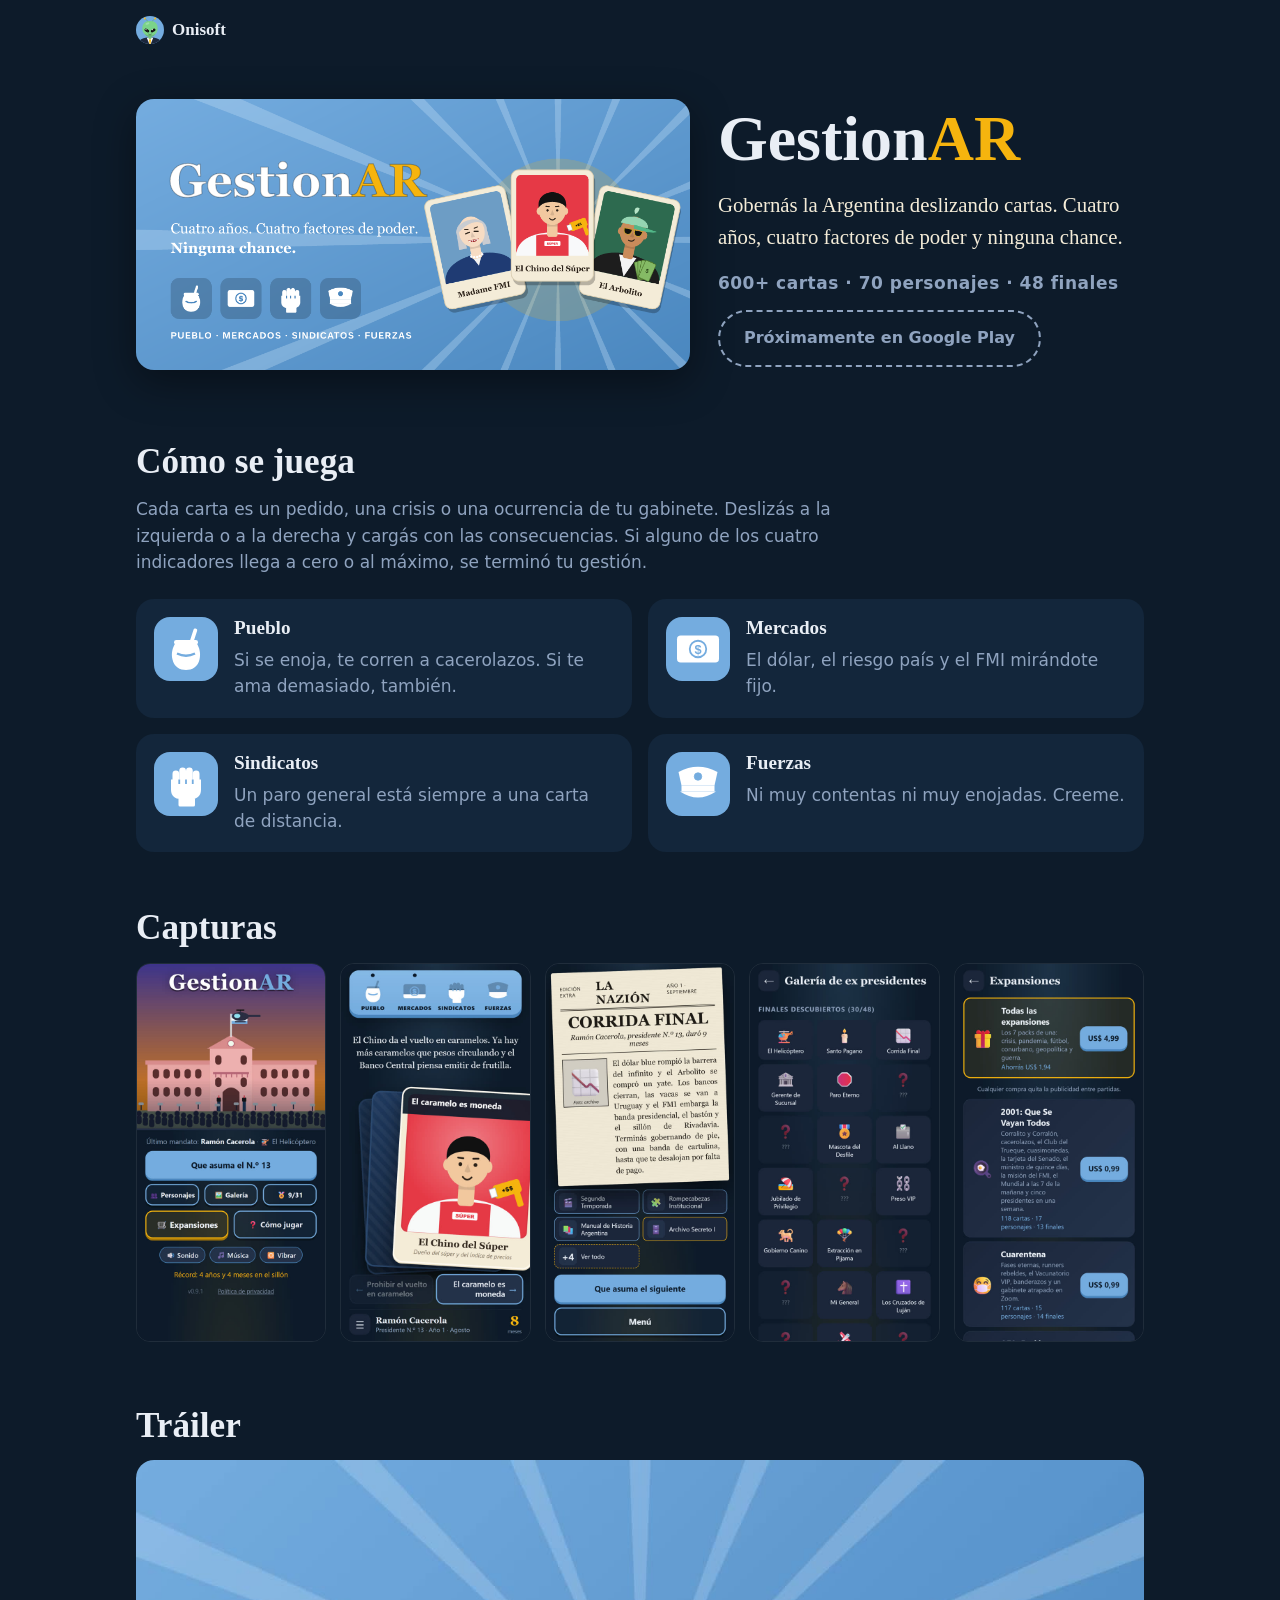
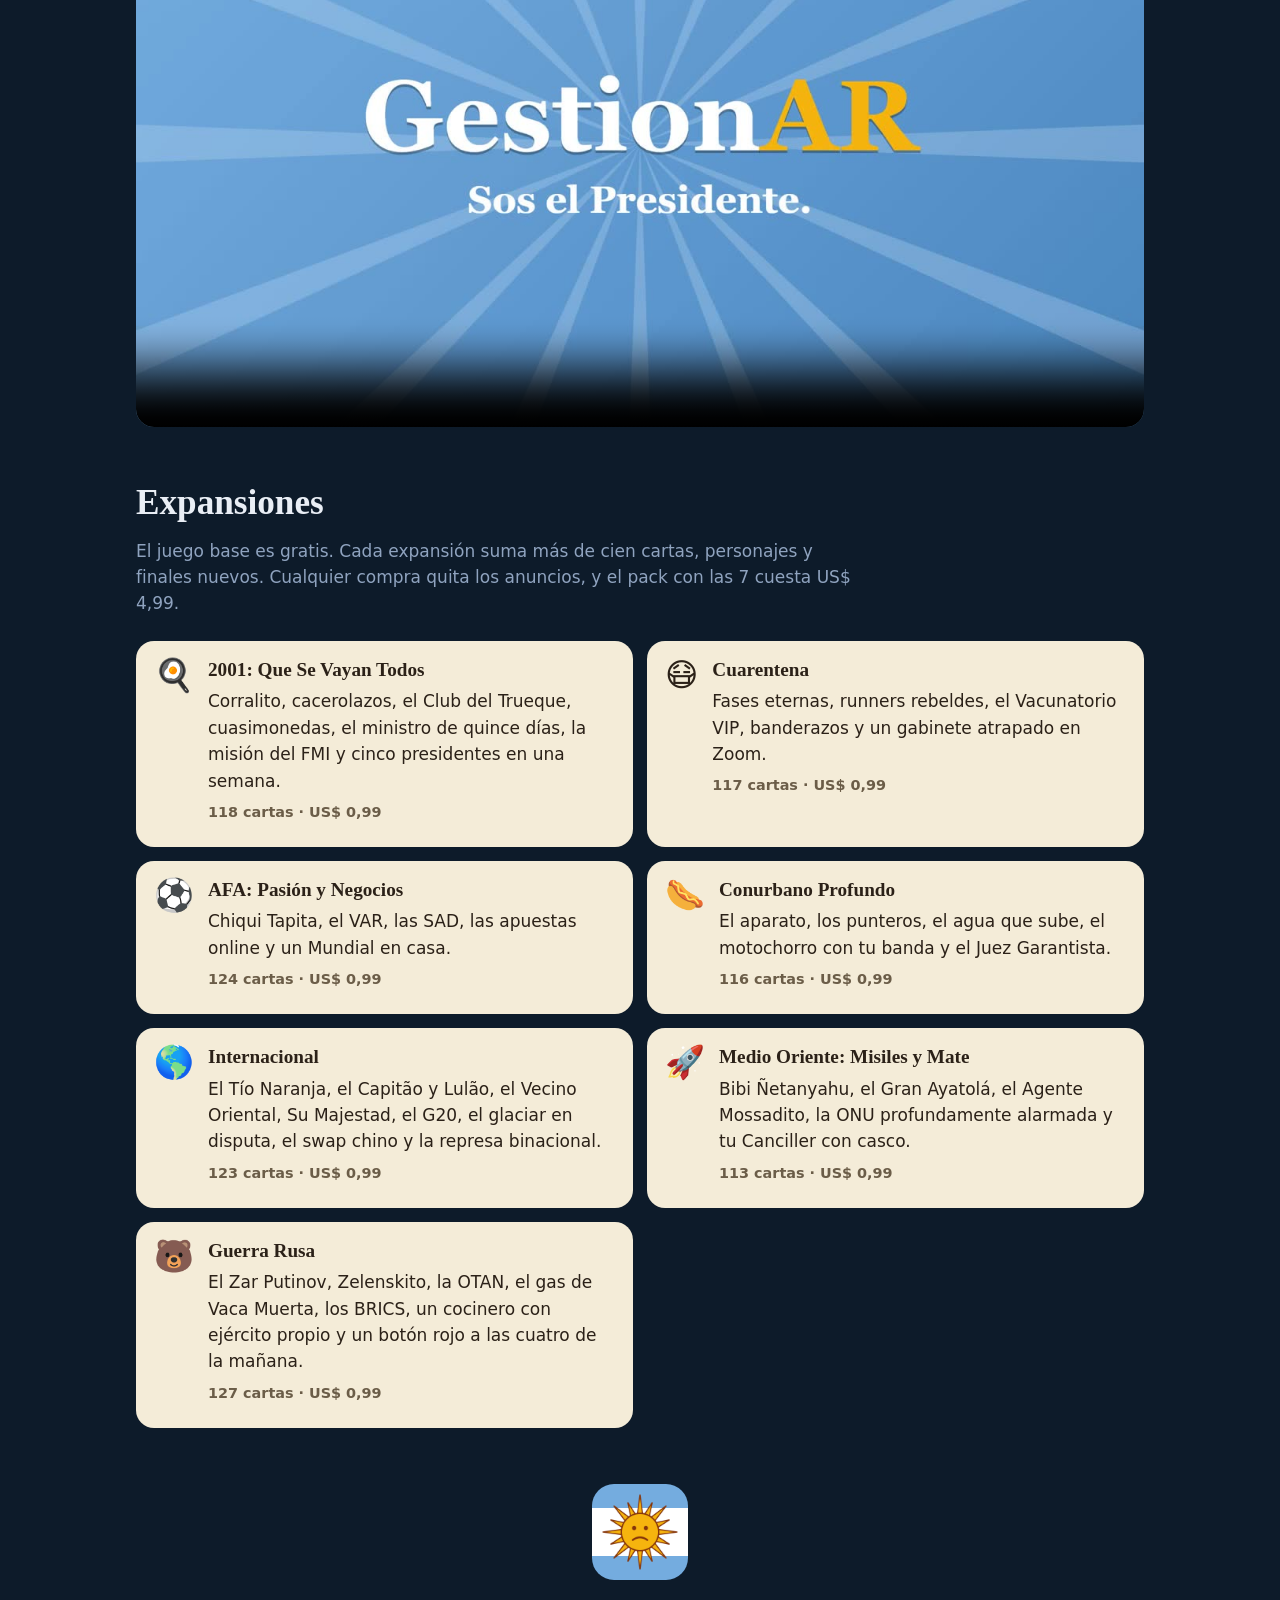
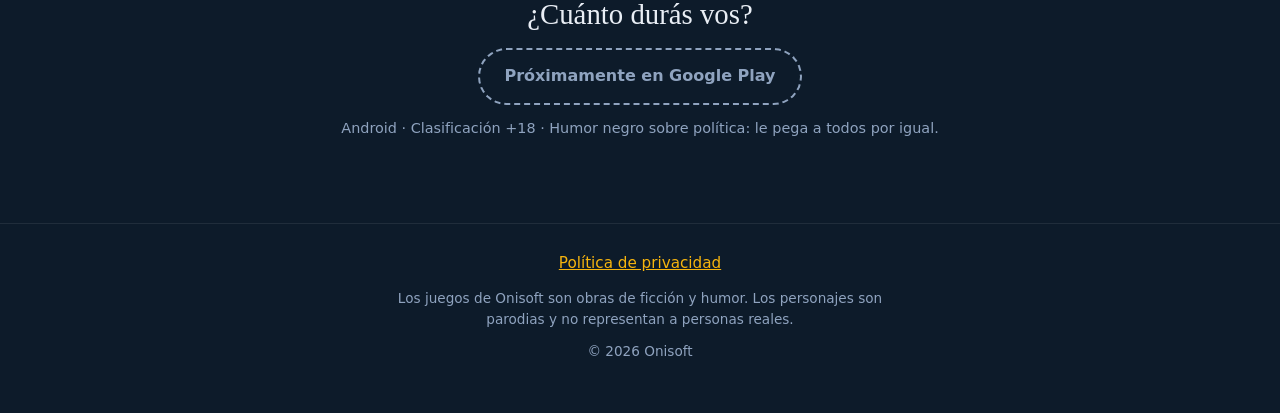
==== gestionar/index.html @ ca9d308d "Web" ====
<!doctype html>
<html lang="es-AR">
<head>
<meta charset="utf-8">
<meta name="viewport" content="width=device-width, initial-scale=1">
<title>GestionAR · Sé presidente de la Argentina</title>
<meta name="description" content="Gobernás la Argentina deslizando cartas. Más de 600 cartas de humor negro, 70 personajes y 48 finales. Gratis para Android.">
<link rel="canonical" href="https://onisoft.net/gestionar/">
<meta name="theme-color" content="#0d1b2a">
<link rel="icon" href="../assets/favicon.svg" type="image/svg+xml">
<link rel="apple-touch-icon" href="../assets/apple-touch-icon.png">
<meta property="og:type" content="website">
<meta property="og:locale" content="es_AR">
<meta property="og:site_name" content="Onisoft">
<meta property="og:title" content="GestionAR · Sé presidente de la Argentina">
<meta property="og:description" content="Gobernás la Argentina deslizando cartas. Más de 600 cartas de humor negro, 70 personajes y 48 finales. Gratis para Android.">
<meta property="og:url" content="https://onisoft.net/gestionar/">
<meta property="og:image" content="https://onisoft.net/assets/gestionar/og-gestionar.png">
<meta property="og:image:width" content="1200">
<meta property="og:image:height" content="630">
<meta name="twitter:card" content="summary_large_image">
<link rel="stylesheet" href="../assets/site.css">
</head>
<body>
<nav class="topbar wrap"><a href="../" class="topbar__home"><img src="../assets/favicon.svg" alt="" width="28" height="28"> Onisoft</a></nav>
<main class="wrap">
  <header class="hero hero--game">
    <img class="hero__art" src="../assets/gestionar/grafico-funciones.png" alt="GestionAR: cuatro años, cuatro factores de poder, ninguna chance" width="1024" height="500">
    <div class="hero__text">
      <h1>Gestion<span class="sol">AR</span></h1>
      <p class="hero__pitch">Gobernás la Argentina deslizando cartas. Cuatro años, cuatro factores de poder y ninguna chance.</p>
      <p class="hero__facts">600+ cartas · 70 personajes · 48 finales</p>
      <span class="btn btn--soon" aria-disabled="true">Próximamente en Google Play</span>
    </div>
  </header>

  <section aria-labelledby="como">
    <h2 id="como" class="section__title">Cómo se juega</h2>
    <p class="section__lead">Cada carta es un pedido, una crisis o una ocurrencia de tu gabinete. Deslizás a la izquierda o a la derecha y cargás con las consecuencias. Si alguno de los cuatro indicadores llega a cero o al máximo, se terminó tu gestión.</p>
    <ul class="resources">
      <li class="resource"><span class="resource__icon"><svg xmlns="http://www.w3.org/2000/svg" viewBox="0 0 64 64" width="48" height="48" aria-hidden="true"><g fill="#fff"><g><rect x="38" y="4" width="5" height="30" rx="2" transform="rotate(18 40 19)"></rect><path d="M18,24 L46,24 C50,30 52,38 50,46 C48,56 40,60 32,60 C24,60 16,56 14,46 C12,38 14,30 18,24 Z"></path><rect x="16" y="20" width="32" height="6" rx="3"></rect></g></g><g fill="#74acdf" stroke="#74acdf"><path d="M20,38 Q32,44 44,38" stroke-width="3" fill="none"></path></g></svg></span><div><h3>Pueblo</h3><p>Si se enoja, te corren a cacerolazos. Si te ama demasiado, también.</p></div></li>
      <li class="resource"><span class="resource__icon"><svg xmlns="http://www.w3.org/2000/svg" viewBox="0 0 64 64" width="48" height="48" aria-hidden="true"><g fill="#fff"><g><rect x="4" y="14" width="56" height="36" rx="5"></rect></g></g><g fill="#74acdf" stroke="#74acdf"><g><circle cx="32" cy="32" r="11" fill="none" stroke-width="2.4"></circle><text x="32" y="38.5" font-size="17" font-weight="900" text-anchor="middle" font-family="sans-serif" stroke="none">$</text></g></g></svg></span><div><h3>Mercados</h3><p>El dólar, el riesgo país y el FMI mirándote fijo.</p></div></li>
      <li class="resource"><span class="resource__icon"><svg xmlns="http://www.w3.org/2000/svg" viewBox="0 0 64 64" width="48" height="48" aria-hidden="true"><g fill="#fff"><g><rect x="14" y="14" width="9" height="20" rx="4.5"></rect><rect x="23" y="10" width="9" height="24" rx="4.5"></rect><rect x="32" y="10" width="9" height="24" rx="4.5"></rect><rect x="41" y="14" width="9" height="20" rx="4.5"></rect><path d="M12,26 H52 V40 C52,48 46,52 40,52 H24 C18,52 12,48 12,40 Z"></path><rect x="22" y="50" width="22" height="12" rx="2"></rect></g></g><g fill="#74acdf" stroke="#74acdf"><path d="M23,26 V32 M32,26 V32 M41,26 V32" stroke-width="2.4"></path></g></svg></span><div><h3>Sindicatos</h3><p>Un paro general está siempre a una carta de distancia.</p></div></li>
      <li class="resource"><span class="resource__icon"><svg xmlns="http://www.w3.org/2000/svg" viewBox="0 0 64 64" width="48" height="48" aria-hidden="true"><g fill="#fff"><g><path d="M10,34 L6,16 Q32,2 58,16 L54,34 Z"></path><rect x="10" y="34" width="44" height="8"></rect><path d="M8,42 Q32,58 56,42 Z"></path></g></g><g fill="#74acdf" stroke="#74acdf"><circle cx="32" cy="22" r="5"></circle></g></svg></span><div><h3>Fuerzas</h3><p>Ni muy contentas ni muy enojadas. Creeme.</p></div></li>
    </ul>
  </section>

  <section aria-labelledby="capturas">
    <h2 id="capturas" class="section__title">Capturas</h2>
    <ul class="shots">
      <li><img src="../assets/gestionar/01-menu.jpg" alt="Menú principal" width="540" height="1080" loading="lazy"></li>
      <li><img src="../assets/gestionar/02-partida.jpg" alt="Una decisión en plena partida" width="540" height="1080" loading="lazy"></li>
      <li><img src="../assets/gestionar/03-final.jpg" alt="Pantalla de final de mandato" width="540" height="1080" loading="lazy"></li>
      <li><img src="../assets/gestionar/04-galeria.jpg" alt="Galería de personajes" width="540" height="1080" loading="lazy"></li>
      <li><img src="../assets/gestionar/05-tienda.jpg" alt="Tienda de expansiones" width="540" height="1080" loading="lazy"></li>
    </ul>
  </section>

  <section aria-labelledby="trailer">
    <h2 id="trailer" class="section__title">Tráiler</h2>
    <video class="trailer" controls preload="none" playsinline poster="../assets/gestionar/trailer-poster.jpg" width="1920" height="1080">
      <source src="../assets/gestionar/trailer-30s.mp4" type="video/mp4">
    </video>
  </section>

  <section aria-labelledby="expansiones">
    <h2 id="expansiones" class="section__title">Expansiones</h2>
    <p class="section__lead">El juego base es gratis. Cada expansión suma más de cien cartas, personajes y finales nuevos. Cualquier compra quita los anuncios, y el pack con las 7 cuesta US$ 4,99.</p>
    <ul class="packs">
      <li class="pack">
        <span class="pack__emoji" aria-hidden="true">🍳</span>
        <div><h3>2001: Que Se Vayan Todos</h3><p>Corralito, cacerolazos, el Club del Trueque, cuasimonedas, el ministro de quince días, la misión del FMI y cinco presidentes en una semana.</p><p class="pack__meta">118 cartas · US$ 0,99</p></div>
      </li>
      <li class="pack">
        <span class="pack__emoji" aria-hidden="true">😷</span>
        <div><h3>Cuarentena</h3><p>Fases eternas, runners rebeldes, el Vacunatorio VIP, banderazos y un gabinete atrapado en Zoom.</p><p class="pack__meta">117 cartas · US$ 0,99</p></div>
      </li>
      <li class="pack">
        <span class="pack__emoji" aria-hidden="true">⚽</span>
        <div><h3>AFA: Pasión y Negocios</h3><p>Chiqui Tapita, el VAR, las SAD, las apuestas online y un Mundial en casa.</p><p class="pack__meta">124 cartas · US$ 0,99</p></div>
      </li>
      <li class="pack">
        <span class="pack__emoji" aria-hidden="true">🌭</span>
        <div><h3>Conurbano Profundo</h3><p>El aparato, los punteros, el agua que sube, el motochorro con tu banda y el Juez Garantista.</p><p class="pack__meta">116 cartas · US$ 0,99</p></div>
      </li>
      <li class="pack">
        <span class="pack__emoji" aria-hidden="true">🌎</span>
        <div><h3>Internacional</h3><p>El Tío Naranja, el Capitão y Lulão, el Vecino Oriental, Su Majestad, el G20, el glaciar en disputa, el swap chino y la represa binacional.</p><p class="pack__meta">123 cartas · US$ 0,99</p></div>
      </li>
      <li class="pack">
        <span class="pack__emoji" aria-hidden="true">🚀</span>
        <div><h3>Medio Oriente: Misiles y Mate</h3><p>Bibi Ñetanyahu, el Gran Ayatolá, el Agente Mossadito, la ONU profundamente alarmada y tu Canciller con casco.</p><p class="pack__meta">113 cartas · US$ 0,99</p></div>
      </li>
      <li class="pack">
        <span class="pack__emoji" aria-hidden="true">🐻</span>
        <div><h3>Guerra Rusa</h3><p>El Zar Putinov, Zelenskito, la OTAN, el gas de Vaca Muerta, los BRICS, un cocinero con ejército propio y un botón rojo a las cuatro de la mañana.</p><p class="pack__meta">127 cartas · US$ 0,99</p></div>
      </li>
    </ul>
  </section>

  <section class="cta">
    <img src="../assets/gestionar/icono-512.png" alt="" width="96" height="96" loading="lazy">
    <p>¿Cuánto durás vos?</p>
    <span class="btn btn--soon" aria-disabled="true">Próximamente en Google Play</span>
    <p class="cta__fine">Android · Clasificación +18 · Humor negro sobre política: le pega a todos por igual.</p>
  </section>
</main>
<footer class="footer">
  <p><a href="../Privacidad/index">Política de privacidad</a></p>
  <p class="footer__fine">Los juegos de Onisoft son obras de ficción y humor. Los personajes son parodias y no representan a personas reales.</p>
  <p class="footer__fine">© 2026 Onisoft</p>
</footer>
</body>
</html>
---- assets/site.css ----
/* Estilos de onisoft.net (los copia scripts/build-web.mjs). Mismos tokens que src/styles.css del juego. */
:root {
  --bg: #0d1b2a;
  --bg-card: #13263b;
  --celeste: #74acdf;
  --celeste-dark: #4a87bf;
  --sol: #f6b40e;
  --sol-dark: #85340a;
  --paper: #f4ecd8;
  --paper-ink: #2b2118;
  --ink: #e9eef5;
  --muted: #8fa3bf;
  --radius: 18px;
  --font-serif: Georgia, 'Times New Roman', serif;
  --font-sans: system-ui, -apple-system, 'Segoe UI', Roboto, sans-serif;
  color-scheme: dark;
}

* { box-sizing: border-box; }
html { -webkit-text-size-adjust: 100%; }
body {
  margin: 0;
  background: var(--bg);
  color: var(--ink);
  font-family: var(--font-sans);
  font-size: 17px;
  line-height: 1.55;
  overflow-x: hidden;
}
img, video { max-width: 100%; height: auto; display: block; }
a { color: var(--sol); }
h1, h2, h3 { font-family: var(--font-serif); line-height: 1.15; margin: 0 0 .4em; }
h3 { font-size: 1.2rem; }
p { margin: 0 0 .8em; }
ul { list-style: none; margin: 0; padding: 0; }

.wrap { width: 100%; max-width: 1040px; margin: 0 auto; padding: 0 16px; }
.sol { color: var(--sol); }
section { margin: 56px 0; }
.section__title { font-size: clamp(1.6rem, 4vw, 2.2rem); }
.section__lead { color: var(--muted); max-width: 68ch; }

/* Botones (como .btn--primary del juego) */
.btn {
  display: inline-block;
  padding: 14px 24px;
  border-radius: 999px;
  font-weight: 700;
  font-size: 1rem;
  text-decoration: none;
  text-align: center;
}
.btn--primary {
  background: var(--celeste);
  color: var(--bg);
  box-shadow: 0 4px 0 var(--celeste-dark);
  transition: transform .12s, box-shadow .12s;
}
.btn--primary:hover { transform: translateY(-1px); }
.btn--primary:active { transform: translateY(3px); box-shadow: 0 1px 0 var(--celeste-dark); }
.btn--soon { border: 2px dashed var(--muted); color: var(--muted); cursor: default; }

/* Barra superior de la página del juego */
.topbar { padding-top: 16px; }
.topbar__home {
  display: inline-flex; align-items: center; gap: 8px;
  color: var(--ink); text-decoration: none; font-family: var(--font-serif); font-weight: 700;
}

/* Hero */
.hero { padding: 48px 0 16px; }
.hero--studio { text-align: center; padding-top: 72px; }
.hero__logo { width: min(560px, 100%); margin: 0 auto; }
.hero--game { display: grid; gap: 28px; }
.hero__art { border-radius: var(--radius); box-shadow: 0 12px 40px rgba(0, 0, 0, .4); }
.hero__text h1 { font-size: clamp(2.6rem, 8vw, 4rem); margin-bottom: .2em; }
.hero__pitch { font-family: var(--font-serif); font-size: 1.3rem; color: var(--paper); }
.hero__facts { color: var(--muted); font-weight: 700; letter-spacing: .03em; }
@media (min-width: 860px) {
  .hero--game { grid-template-columns: 1.3fr 1fr; align-items: center; }
}

/* Tarjeta de juego en la landing (estilo carta: papel y tinta) */
.game-card {
  display: grid;
  background: var(--paper);
  color: var(--paper-ink);
  border-radius: var(--radius);
  overflow: hidden;
  box-shadow: 0 12px 40px rgba(0, 0, 0, .4);
}
.game-card__body { padding: 24px; }
.game-card__body h3 { font-size: 1.8rem; }
.game-card__meta { color: #6b5d48; font-size: .9rem; font-weight: 700; }
@media (min-width: 860px) {
  .game-card { grid-template-columns: 1.2fr 1fr; align-items: center; }
  .game-card__art img { height: 100%; object-fit: cover; }
}

/* Indicadores */
.resources { display: grid; gap: 16px; margin-top: 24px; }
@media (min-width: 700px) { .resources { grid-template-columns: 1fr 1fr; } }
.resource {
  display: flex; gap: 16px; align-items: flex-start;
  background: var(--bg-card); border-radius: var(--radius); padding: 18px;
}
.resource__icon {
  flex: none; display: grid; place-items: center;
  width: 64px; height: 64px; border-radius: 16px; background: var(--celeste);
}
.resource p { color: var(--muted); margin: 0; }

/* Capturas: carrusel horizontal en el teléfono, grilla en pantallas anchas */
.shots {
  display: grid; grid-auto-flow: column; grid-auto-columns: 62%;
  gap: 14px; overflow-x: auto; scroll-snap-type: x mandatory; padding-bottom: 8px;
}
.shots li { scroll-snap-align: start; }
.shots img { border-radius: 14px; border: 1px solid rgba(255, 255, 255, .08); }
@media (min-width: 860px) {
  .shots { grid-auto-flow: row; grid-template-columns: repeat(5, 1fr); overflow: visible; }
}

.trailer { width: 100%; border-radius: var(--radius); background: #000; }

/* Expansiones (como las cartas de la tienda del juego) */
.packs { display: grid; gap: 14px; margin-top: 24px; }
@media (min-width: 700px) { .packs { grid-template-columns: 1fr 1fr; } }
.pack {
  display: flex; gap: 14px; align-items: flex-start;
  background: var(--paper); color: var(--paper-ink); border-radius: var(--radius); padding: 18px;
}
.pack__emoji { font-size: 2rem; line-height: 1; }
.pack p { margin: 0 0 .4em; }
.pack__meta { font-size: .9rem; font-weight: 700; color: #6b5d48; }

/* Llamado final */
.cta { text-align: center; display: grid; justify-items: center; gap: 12px; }
.cta img { border-radius: 22px; }
.cta > p:first-of-type { font-family: var(--font-serif); font-size: 1.8rem; margin: 0; }
.cta__fine { color: var(--muted); font-size: .9rem; }

.footer {
  border-top: 1px solid rgba(255, 255, 255, .08);
  margin-top: 72px; padding: 28px 16px 40px; text-align: center; font-size: .95rem;
}
.footer__fine { color: var(--muted); font-size: .85rem; max-width: 60ch; margin-left: auto; margin-right: auto; }

@media (prefers-reduced-motion: reduce) {
  * { transition: none !important; scroll-behavior: auto !important; }
}
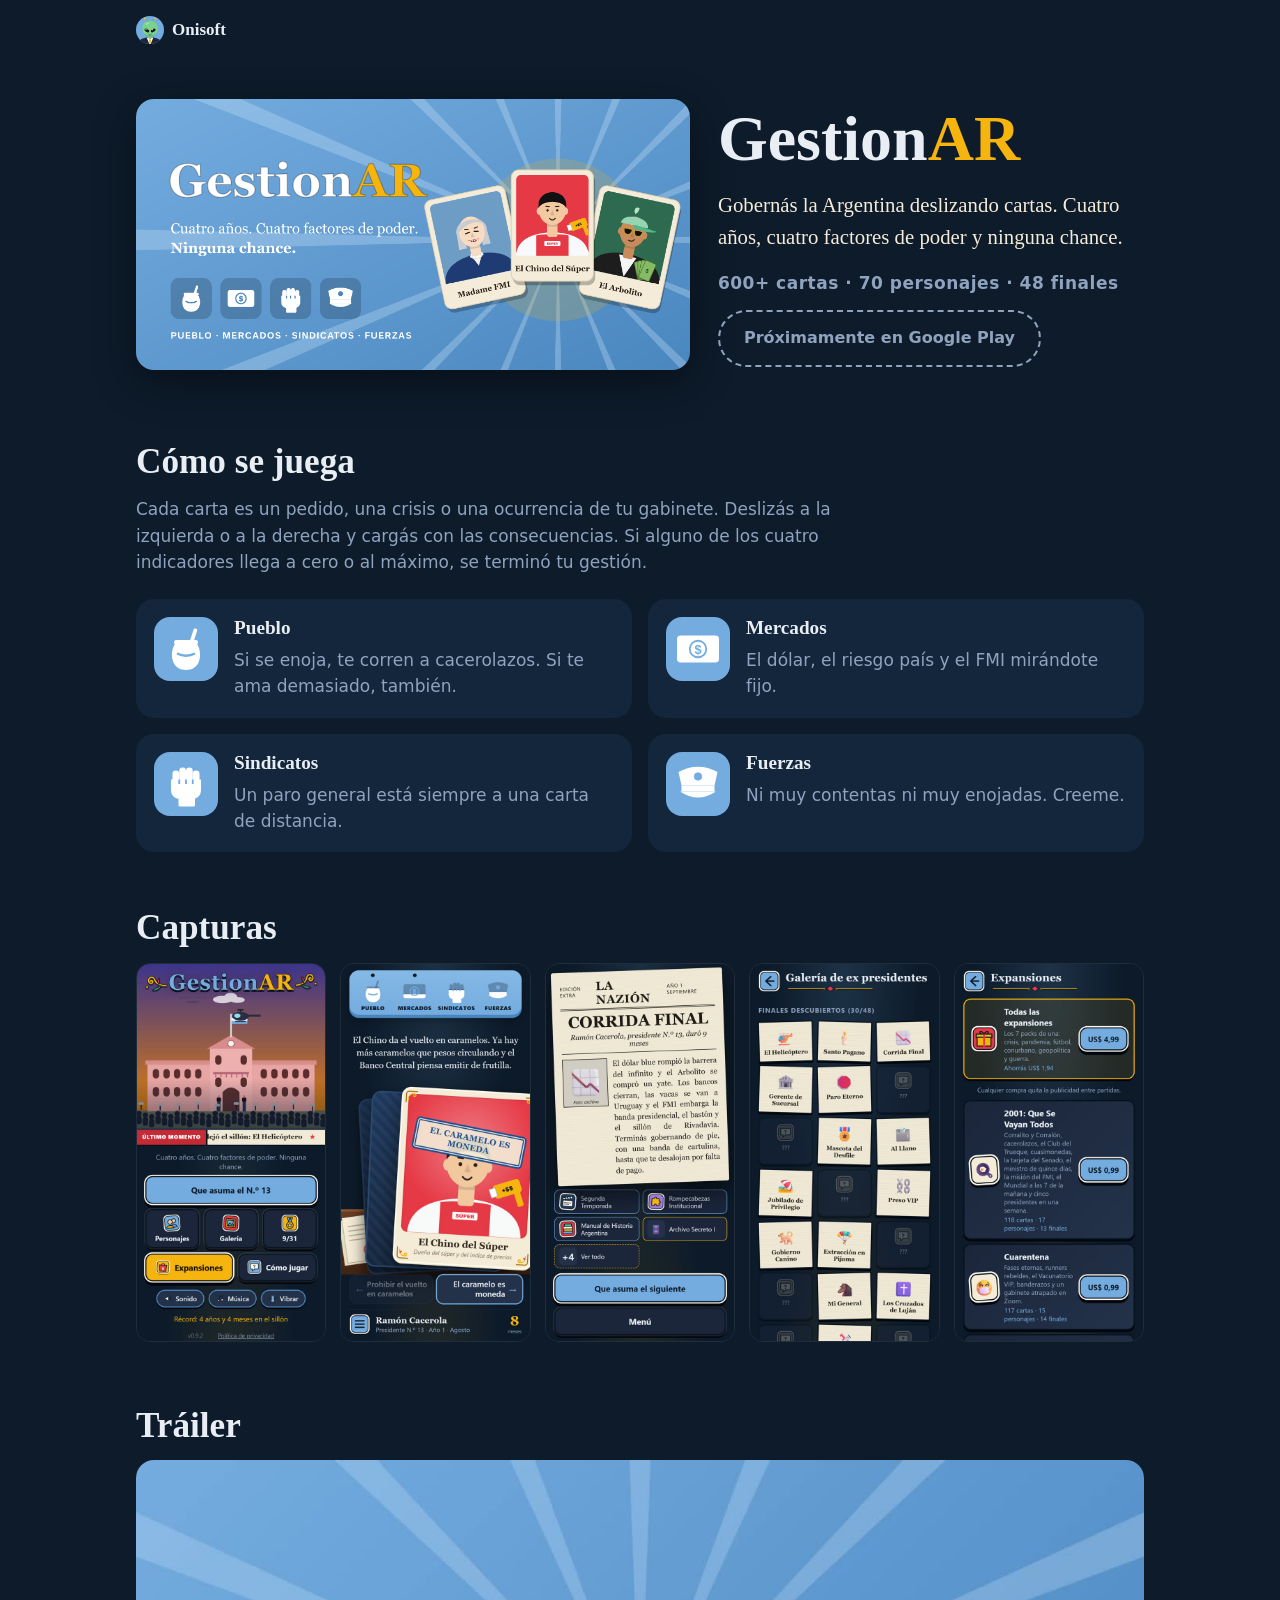
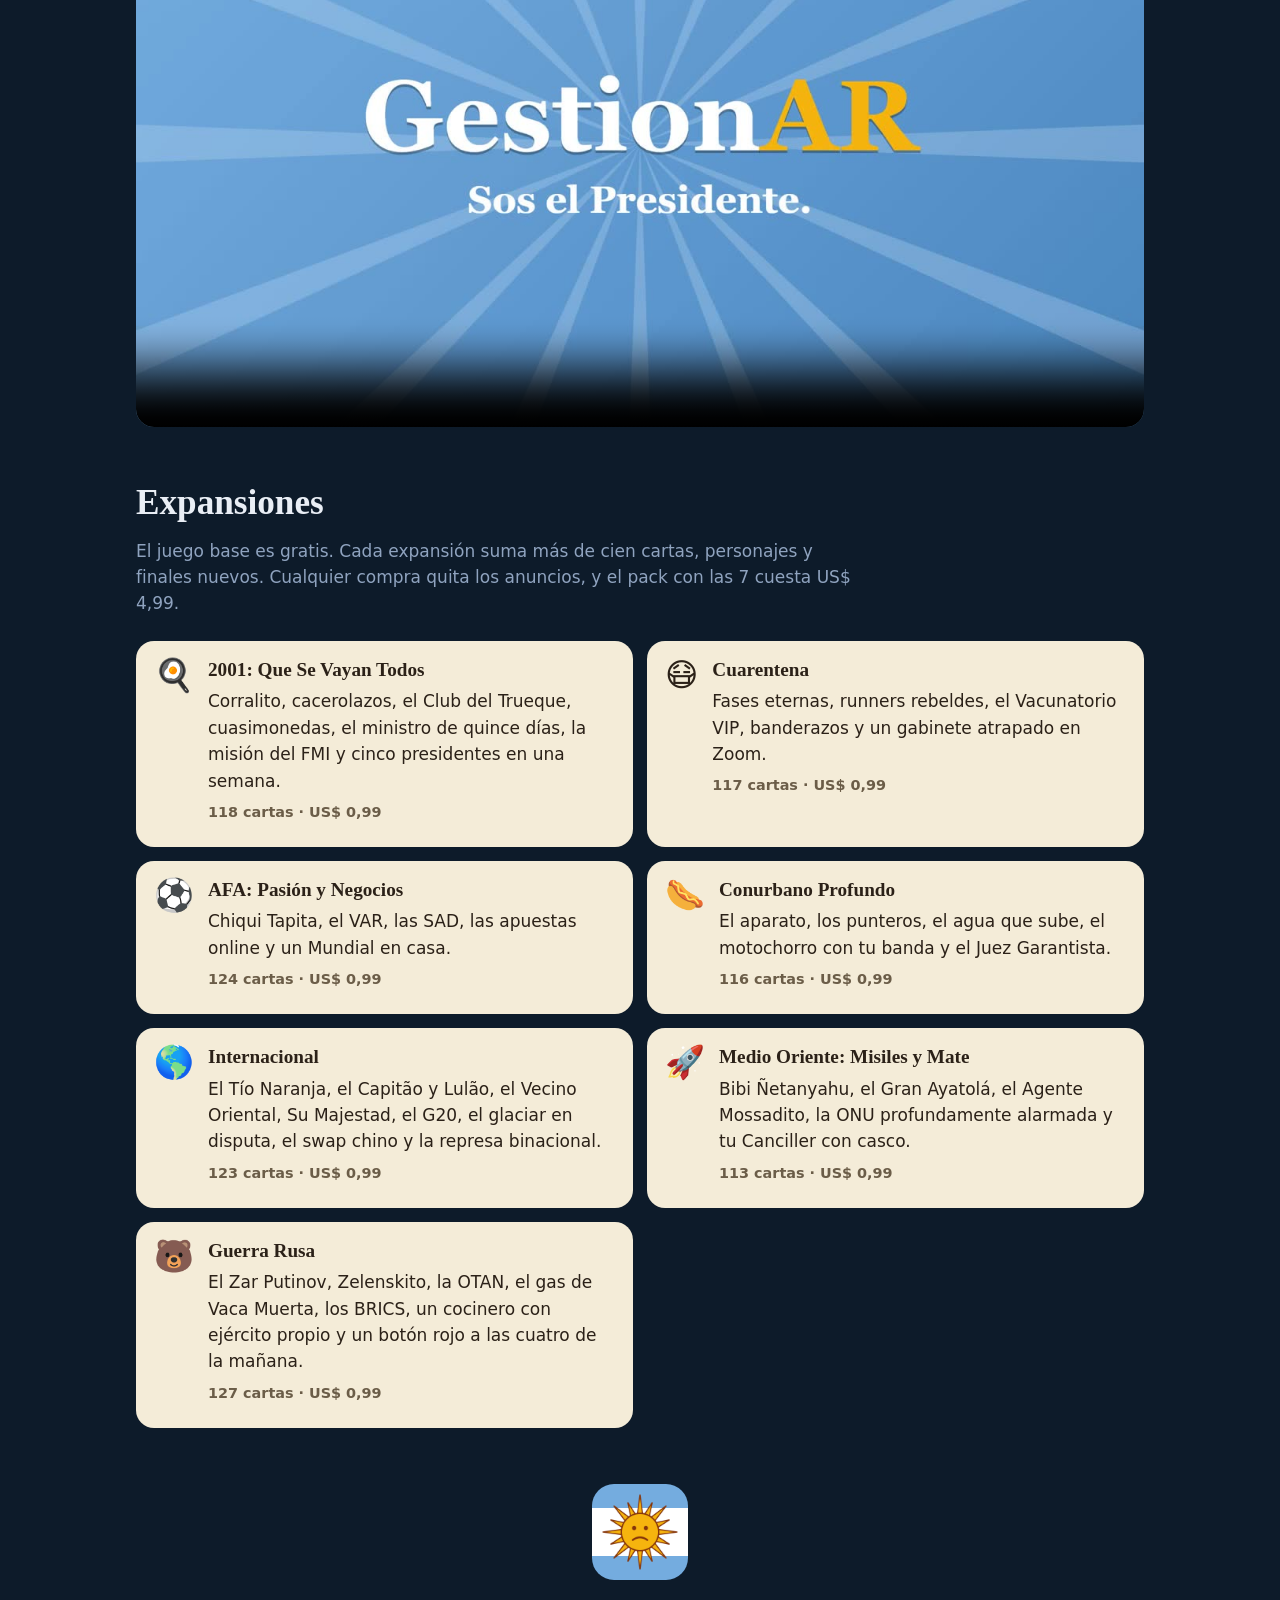
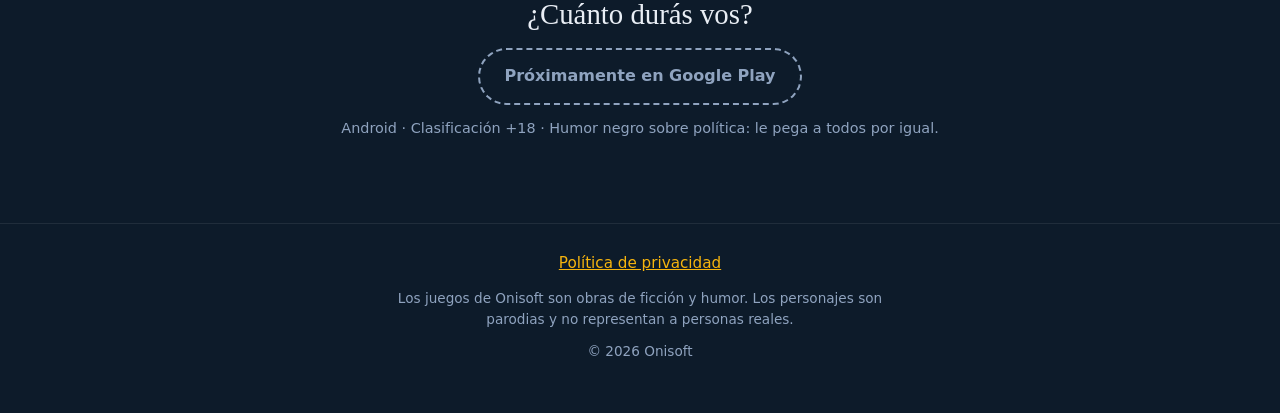
==== commit adaa285b: "Add files via upload" ====
--- a/gestionar/index.html
+++ b/gestionar/index.html
@@ -106,7 +106,7 @@
   </section>
 </main>
 <footer class="footer">
-  <p><a href="../Privacidad/index">Política de privacidad</a></p>
+  <p><a href="../gestionar/privacidad/">Política de privacidad</a></p>
   <p class="footer__fine">Los juegos de Onisoft son obras de ficción y humor. Los personajes son parodias y no representan a personas reales.</p>
   <p class="footer__fine">© 2026 Onisoft</p>
 </footer>
--- a/assets/site.css
+++ b/assets/site.css
@@ -89,6 +89,7 @@
   overflow: hidden;
   box-shadow: 0 12px 40px rgba(0, 0, 0, .4);
 }
+.game-card + .game-card { margin-top: 28px; }
 .game-card__body { padding: 24px; }
 .game-card__body h3 { font-size: 1.8rem; }
 .game-card__meta { color: #6b5d48; font-size: .9rem; font-weight: 700; }
@@ -140,6 +141,23 @@
 .cta > p:first-of-type { font-family: var(--font-serif); font-size: 1.8rem; margin: 0; }
 .cta__fine { color: var(--muted); font-size: .9rem; }
 
+/* Política de privacidad (papel, como las tarjetas) */
+.legal {
+  margin: 24px 0;
+  padding: 24px 20px;
+  background: var(--paper);
+  color: var(--paper-ink);
+  border-radius: var(--radius);
+  box-shadow: 0 12px 40px rgba(0, 0, 0, .4);
+  max-width: 760px;
+}
+.legal h1 { font-size: clamp(1.6rem, 5vw, 2rem); color: var(--sol-dark); }
+.legal h2 { margin: 26px 0 8px; font-size: 1.15rem; }
+.legal p, .legal li { margin: 6px 0; }
+.legal ul { list-style: disc; padding-left: 22px; }
+.legal a { color: var(--celeste-dark); overflow-wrap: anywhere; }
+.legal .date { color: #6b5d48; font-size: .9rem; margin-bottom: 16px; }
+
 .footer {
   border-top: 1px solid rgba(255, 255, 255, .08);
   margin-top: 72px; padding: 28px 16px 40px; text-align: center; font-size: .95rem;
